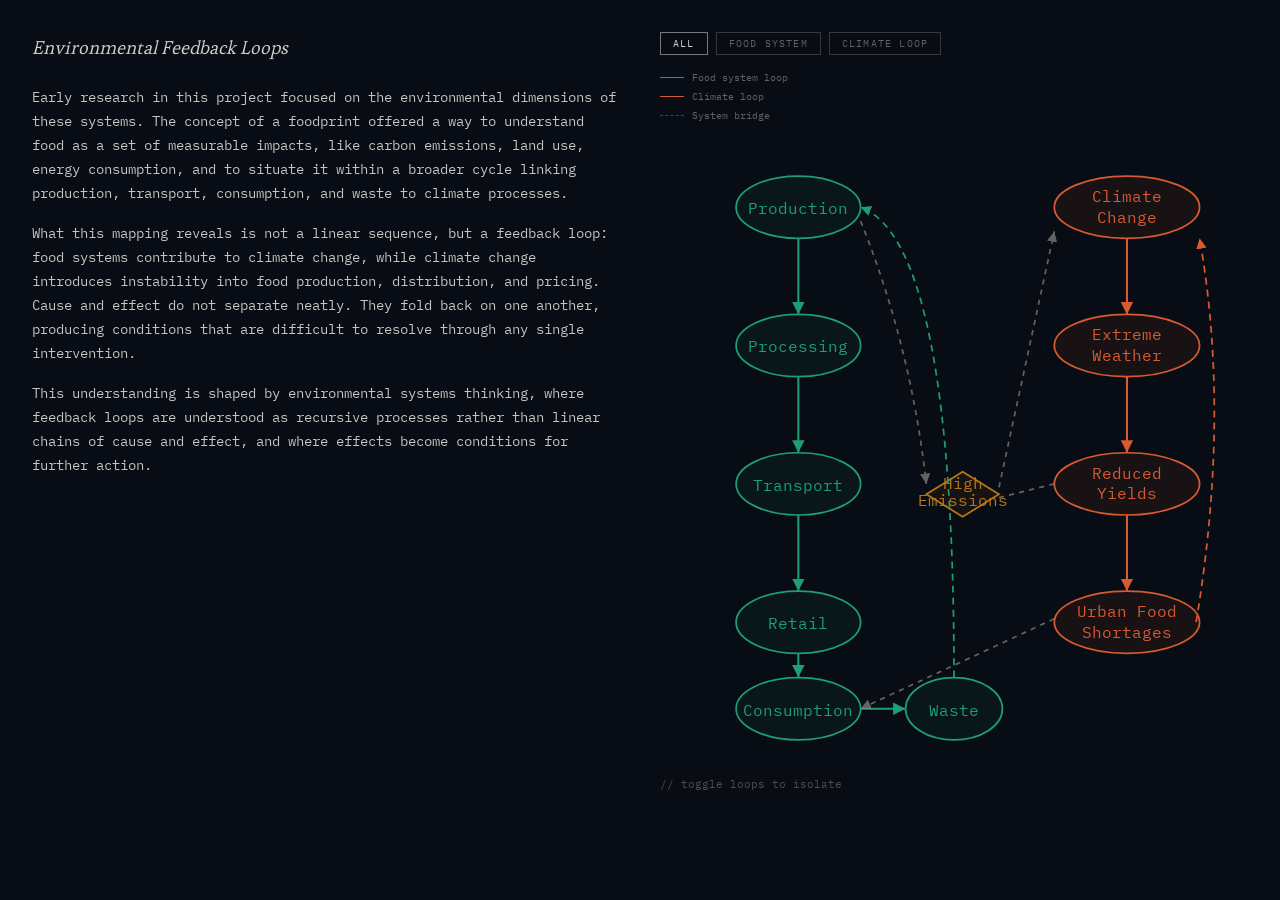
==== feedback-loop.html @ 997123e6 "Update feedback-loop.html" ====
<!DOCTYPE html>
<html lang="en">
<head>
    <meta charset="UTF-8">
    <meta name="viewport" content="width=device-width, initial-scale=1.0">
    <title>Environmental Feedback Loops</title>
    <link href="https://fonts.googleapis.com/css2?family=IBM+Plex+Mono:ital,wght@0,300;0,400&family=Esteban&display=swap" rel="stylesheet">
    <style>
        :root {
            --font-serif: 'Esteban', serif;
            --font-mono: 'IBM Plex Mono', monospace;
        }

        * { box-sizing: border-box; margin: 0; padding: 0; }

        body {
            background: #080c14;
            font-family: var(--font-mono);
            padding: 2rem;
        }

        .page {
            display: grid;
            grid-template-columns: 1fr 1fr;
            gap: 2.5rem;
            align-items: start;
        }

        .prose {
            font-size: 13.5px;
            line-height: 1.78;
            color: rgba(232,228,220,0.85);
        }

        .prose p { margin: 0 0 1rem; }
        .prose p:last-child { margin-bottom: 0; }

        .prose h2 {
            font-family: var(--font-serif);
            font-size: 1.15rem;
            font-weight: 400;
            font-style: italic;
            margin: 0 0 1.25rem;
            color: rgba(232,228,220,0.9);
        }

        .diagram-wrap { position: sticky; top: 1rem; }

        .tabs { display: flex; gap: 8px; margin-bottom: 1rem; }

        .tab {
            font-family: var(--font-mono);
            font-size: 10px;
            letter-spacing: 0.12em;
            text-transform: uppercase;
            padding: 4px 12px;
            border: 0.5px solid rgba(232,228,220,0.2);
            border-radius: 0;
            cursor: pointer;
            background: transparent;
            color: rgba(232,228,220,0.4);
            transition: border-color 0.15s, color 0.15s;
        }

        .tab.active {
            color: rgba(232,228,220,0.9);
            border-color: rgba(232,228,220,0.5);
        }

        .legend {
            display: flex;
            flex-direction: column;
            gap: 6px;
            margin-bottom: 1rem;
            font-family: var(--font-mono);
            font-size: 10px;
            color: rgba(232,228,220,0.4);
        }

        .leg-row { display: flex; align-items: center; gap: 8px; }
        .leg-line { width: 24px; height: 1px; flex-shrink: 0; }
        .leg-dash { width: 24px; height: 0; flex-shrink: 0; border-top: 1px dashed; }

        .hint {
            font-family: var(--font-mono);
            font-size: 11px;
            color: rgba(232,228,220,0.3);
            margin-top: 0.75rem;
        }
    </style>
</head>
<body>

<div class="page">

    <div class="prose">
        <h2>Environmental Feedback Loops</h2>
        <p>Early research in this project focused on the environmental dimensions of these systems. The concept of a foodprint offered a way to understand food as a set of measurable impacts, like carbon emissions, land use, energy consumption, and to situate it within a broader cycle linking production, transport, consumption, and waste to climate processes.</p>
        <p>What this mapping reveals is not a linear sequence, but a feedback loop: food systems contribute to climate change, while climate change introduces instability into food production, distribution, and pricing. Cause and effect do not separate neatly. They fold back on one another, producing conditions that are difficult to resolve through any single intervention.</p>
        <p>This understanding is shaped by environmental systems thinking, where feedback loops are understood as recursive processes rather than linear chains of cause and effect, and where effects become conditions for further action.</p>
    </div>

    <div class="diagram-wrap">
        <div class="tabs">
            <button class="tab active" onclick="setMode(this,'all')">All</button>
            <button class="tab" onclick="setMode(this,'food')">Food system</button>
            <button class="tab" onclick="setMode(this,'climate')">Climate loop</button>
        </div>
        <div class="legend">
            <div class="leg-row"><div class="leg-line" style="background:#1D9E75;"></div> Food system loop</div>
            <div class="leg-row"><div class="leg-line" style="background:#D85A30;"></div> Climate loop</div>
            <div class="leg-row"><div class="leg-dash" style="border-color:rgba(136,135,128,0.5);"></div> System bridge</div>
        </div>

        <svg id="diagram" viewBox="0 0 340 360" xmlns="http://www.w3.org/2000/svg" style="width:100%; height:auto;">
            <defs>
                <marker id="ah-teal" markerWidth="8" markerHeight="8" refX="6" refY="3" orient="auto">
                    <path d="M0,0 L6,3 L0,6 Z" fill="#1D9E75"/>
                </marker>
                <marker id="ah-coral" markerWidth="8" markerHeight="8" refX="6" refY="3" orient="auto">
                    <path d="M0,0 L6,3 L0,6 Z" fill="#D85A30"/>
                </marker>
                <marker id="ah-gray" markerWidth="8" markerHeight="8" refX="6" refY="3" orient="auto">
                    <path d="M0,0 L6,3 L0,6 Z" fill="#888780"/>
                </marker>
            </defs>

            <!-- Food system nodes -->
            <g class="food-node">
                <ellipse cx="80" cy="40" rx="36" ry="18" fill="rgba(29,158,117,0.08)" stroke="#1D9E75" stroke-width="1"/>
                <text x="80" y="44" text-anchor="middle" font-size="9" fill="#1D9E75" font-family="'IBM Plex Mono', monospace">Production</text>
            </g>
            <g class="food-node">
                <ellipse cx="80" cy="120" rx="36" ry="18" fill="rgba(29,158,117,0.08)" stroke="#1D9E75" stroke-width="1"/>
                <text x="80" y="124" text-anchor="middle" font-size="9" fill="#1D9E75" font-family="'IBM Plex Mono', monospace">Processing</text>
            </g>
            <g class="food-node">
                <ellipse cx="80" cy="200" rx="36" ry="18" fill="rgba(29,158,117,0.08)" stroke="#1D9E75" stroke-width="1"/>
                <text x="80" y="204" text-anchor="middle" font-size="9" fill="#1D9E75" font-family="'IBM Plex Mono', monospace">Transport</text>
            </g>
            <g class="food-node">
                <ellipse cx="80" cy="280" rx="36" ry="18" fill="rgba(29,158,117,0.08)" stroke="#1D9E75" stroke-width="1"/>
                <text x="80" y="284" text-anchor="middle" font-size="9" fill="#1D9E75" font-family="'IBM Plex Mono', monospace">Retail</text>
            </g>
            <g class="food-node">
                <ellipse cx="80" cy="330" rx="36" ry="18" fill="rgba(29,158,117,0.08)" stroke="#1D9E75" stroke-width="1"/>
                <text x="80" y="334" text-anchor="middle" font-size="9" fill="#1D9E75" font-family="'IBM Plex Mono', monospace">Consumption</text>
            </g>
            <g class="food-node">
                <ellipse cx="170" cy="330" rx="28" ry="18" fill="rgba(29,158,117,0.08)" stroke="#1D9E75" stroke-width="1"/>
                <text x="170" y="334" text-anchor="middle" font-size="9" fill="#1D9E75" font-family="'IBM Plex Mono', monospace">Waste</text>
            </g>

            <!-- Climate nodes -->
            <g class="climate-node">
                <ellipse cx="270" cy="40" rx="42" ry="18" fill="rgba(216,90,48,0.08)" stroke="#D85A30" stroke-width="1"/>
                <text x="270" y="37" text-anchor="middle" font-size="9" fill="#D85A30" font-family="'IBM Plex Mono', monospace">Climate</text>
                <text x="270" y="49" text-anchor="middle" font-size="9" fill="#D85A30" font-family="'IBM Plex Mono', monospace">Change</text>
            </g>
            <g class="climate-node">
                <ellipse cx="270" cy="120" rx="42" ry="18" fill="rgba(216,90,48,0.08)" stroke="#D85A30" stroke-width="1"/>
                <text x="270" y="117" text-anchor="middle" font-size="9" fill="#D85A30" font-family="'IBM Plex Mono', monospace">Extreme</text>
                <text x="270" y="129" text-anchor="middle" font-size="9" fill="#D85A30" font-family="'IBM Plex Mono', monospace">Weather</text>
            </g>
            <g class="climate-node">
                <ellipse cx="270" cy="200" rx="42" ry="18" fill="rgba(216,90,48,0.08)" stroke="#D85A30" stroke-width="1"/>
                <text x="270" y="197" text-anchor="middle" font-size="9" fill="#D85A30" font-family="'IBM Plex Mono', monospace">Reduced</text>
                <text x="270" y="209" text-anchor="middle" font-size="9" fill="#D85A30" font-family="'IBM Plex Mono', monospace">Yields</text>
            </g>
            <g class="climate-node">
                <ellipse cx="270" cy="280" rx="42" ry="18" fill="rgba(216,90,48,0.08)" stroke="#D85A30" stroke-width="1"/>
                <text x="270" y="277" text-anchor="middle" font-size="9" fill="#D85A30" font-family="'IBM Plex Mono', monospace">Urban Food</text>
                <text x="270" y="289" text-anchor="middle" font-size="9" fill="#D85A30" font-family="'IBM Plex Mono', monospace">Shortages</text>
            </g>

            <!-- Bridge node (diamond) -->
            <g class="bridge-node">
                <polygon points="175,193 196,206 175,219 154,206" fill="rgba(186,117,23,0.08)" stroke="#BA7517" stroke-width="1"/>
                <text x="175" y="203" text-anchor="middle" font-size="9" fill="#BA7517" font-family="'IBM Plex Mono', monospace">High</text>
                <text x="175" y="213" text-anchor="middle" font-size="9" fill="#BA7517" font-family="'IBM Plex Mono', monospace">Emissions</text>
            </g>

            <!-- Food loop arrows -->
            <line class="food-arrow" x1="80" y1="58" x2="80" y2="102" stroke="#1D9E75" stroke-width="1.2" marker-end="url(#ah-teal)"/>
            <line class="food-arrow" x1="80" y1="138" x2="80" y2="182" stroke="#1D9E75" stroke-width="1.2" marker-end="url(#ah-teal)"/>
            <line class="food-arrow" x1="80" y1="218" x2="80" y2="262" stroke="#1D9E75" stroke-width="1.2" marker-end="url(#ah-teal)"/>
            <line class="food-arrow" x1="80" y1="298" x2="80" y2="312" stroke="#1D9E75" stroke-width="1.2" marker-end="url(#ah-teal)"/>
            <line class="food-arrow" x1="116" y1="330" x2="142" y2="330" stroke="#1D9E75" stroke-width="1.2" marker-end="url(#ah-teal)"/>
            <path class="food-arrow" d="M170 312 Q170 60 116 40" stroke="#1D9E75" stroke-width="1" fill="none" stroke-dasharray="4 3" marker-end="url(#ah-teal)"/>

            <!-- Climate loop arrows -->
            <line class="climate-arrow" x1="270" y1="58" x2="270" y2="102" stroke="#D85A30" stroke-width="1.2" marker-end="url(#ah-coral)"/>
            <line class="climate-arrow" x1="270" y1="138" x2="270" y2="182" stroke="#D85A30" stroke-width="1.2" marker-end="url(#ah-coral)"/>
            <line class="climate-arrow" x1="270" y1="218" x2="270" y2="262" stroke="#D85A30" stroke-width="1.2" marker-end="url(#ah-coral)"/>
            <path class="climate-arrow" d="M310 280 Q330 160 312 58" stroke="#D85A30" stroke-width="1" fill="none" stroke-dasharray="4 3" marker-end="url(#ah-coral)"/>

            <!-- Bridge arrows -->
            <path class="bridge-arrow" d="M116 48 Q145 120 154 200" stroke="#888780" stroke-width="1" fill="none" stroke-dasharray="3 3" marker-end="url(#ah-gray)" opacity="0.7"/>
            <line class="bridge-arrow" x1="196" y1="202" x2="228" y2="54" stroke="#888780" stroke-width="1" stroke-dasharray="3 3" marker-end="url(#ah-gray)" opacity="0.7"/>
            <line class="bridge-arrow" x1="228" y1="200" x2="196" y2="208" stroke="#888780" stroke-width="1" stroke-dasharray="3 3" opacity="0.7"/>
            <line class="bridge-arrow" x1="228" y1="278" x2="116" y2="330" stroke="#888780" stroke-width="1" stroke-dasharray="3 3" marker-end="url(#ah-gray)" opacity="0.7"/>
        </svg>

        <p class="hint">// toggle loops to isolate</p>
    </div>

</div>

<script>
function setMode(btn, mode) {
    document.querySelectorAll('.tab').forEach(t => t.classList.remove('active'));
    btn.classList.add('active');

    const svg = document.getElementById('diagram');
    const foodNodes    = svg.querySelectorAll('.food-node');
    const climateNodes = svg.querySelectorAll('.climate-node');
    const bridgeNodes  = svg.querySelectorAll('.bridge-node');
    const foodArrows   = svg.querySelectorAll('.food-arrow');
    const climateArrows = svg.querySelectorAll('.climate-arrow');
    const bridgeArrows  = svg.querySelectorAll('.bridge-arrow');

    const show = el => el.style.opacity = '';
    const dim  = el => el.style.opacity = '0.08';

    foodNodes.forEach(show);
    climateNodes.forEach(show);
    bridgeNodes.forEach(show);
    foodArrows.forEach(show);
    climateArrows.forEach(show);
    bridgeArrows.forEach(show);

    if (mode === 'food') {
        climateNodes.forEach(dim);
        bridgeNodes.forEach(dim);
        climateArrows.forEach(dim);
        bridgeArrows.forEach(dim);
    } else if (mode === 'climate') {
        foodNodes.forEach(dim);
        bridgeNodes.forEach(dim);
        foodArrows.forEach(dim);
        bridgeArrows.forEach(dim);
    }
}
</script>

</body>
</html>
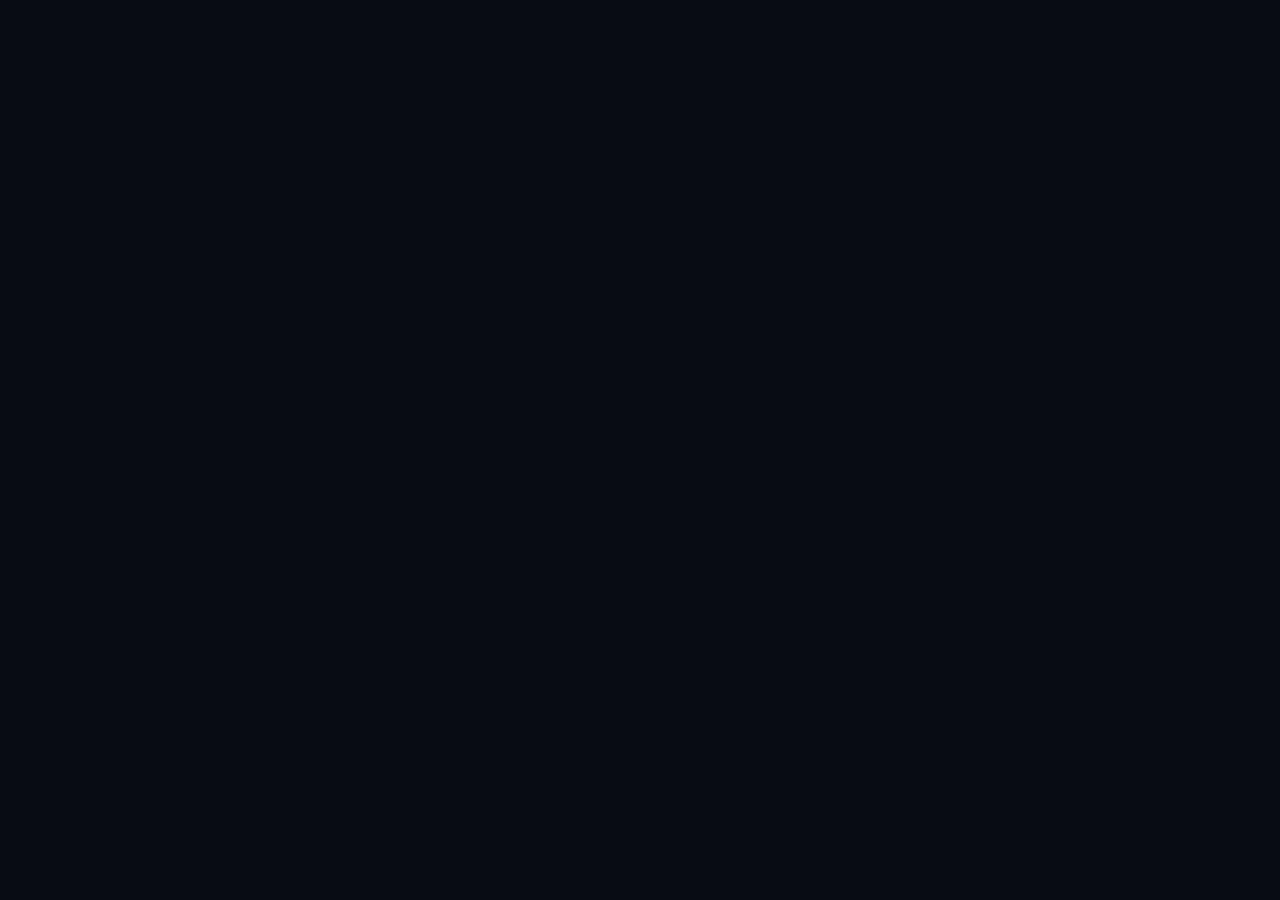
==== commit 0e73a4b0: "update" ====
--- a/feedback-loop.html
+++ b/feedback-loop.html
@@ -1,247 +1,220 @@
 <!DOCTYPE html>
 <html lang="en">
 <head>
-    <meta charset="UTF-8">
-    <meta name="viewport" content="width=device-width, initial-scale=1.0">
-    <title>Environmental Feedback Loops</title>
-    <link href="https://fonts.googleapis.com/css2?family=IBM+Plex+Mono:ital,wght@0,300;0,400&family=Esteban&display=swap" rel="stylesheet">
-    <style>
-        :root {
-            --font-serif: 'Esteban', serif;
-            --font-mono: 'IBM Plex Mono', monospace;
-        }
-
-        * { box-sizing: border-box; margin: 0; padding: 0; }
-
-        body {
-            background: #080c14;
-            font-family: var(--font-mono);
-            padding: 2rem;
-        }
-
-        .page {
-            display: grid;
-            grid-template-columns: 1fr 1fr;
-            gap: 2.5rem;
-            align-items: start;
-        }
-
-        .prose {
-            font-size: 13.5px;
-            line-height: 1.78;
-            color: rgba(232,228,220,0.85);
-        }
-
-        .prose p { margin: 0 0 1rem; }
-        .prose p:last-child { margin-bottom: 0; }
-
-        .prose h2 {
-            font-family: var(--font-serif);
-            font-size: 1.15rem;
-            font-weight: 400;
-            font-style: italic;
-            margin: 0 0 1.25rem;
-            color: rgba(232,228,220,0.9);
-        }
-
-        .diagram-wrap { position: sticky; top: 1rem; }
-
-        .tabs { display: flex; gap: 8px; margin-bottom: 1rem; }
-
-        .tab {
-            font-family: var(--font-mono);
-            font-size: 10px;
-            letter-spacing: 0.12em;
-            text-transform: uppercase;
-            padding: 4px 12px;
-            border: 0.5px solid rgba(232,228,220,0.2);
-            border-radius: 0;
-            cursor: pointer;
-            background: transparent;
-            color: rgba(232,228,220,0.4);
-            transition: border-color 0.15s, color 0.15s;
-        }
-
-        .tab.active {
-            color: rgba(232,228,220,0.9);
-            border-color: rgba(232,228,220,0.5);
-        }
-
-        .legend {
-            display: flex;
-            flex-direction: column;
-            gap: 6px;
-            margin-bottom: 1rem;
-            font-family: var(--font-mono);
-            font-size: 10px;
-            color: rgba(232,228,220,0.4);
-        }
-
-        .leg-row { display: flex; align-items: center; gap: 8px; }
-        .leg-line { width: 24px; height: 1px; flex-shrink: 0; }
-        .leg-dash { width: 24px; height: 0; flex-shrink: 0; border-top: 1px dashed; }
-
-        .hint {
-            font-family: var(--font-mono);
-            font-size: 11px;
-            color: rgba(232,228,220,0.3);
-            margin-top: 0.75rem;
-        }
-    </style>
+  <meta charset="UTF-8">
+  <meta name="viewport" content="width=device-width, initial-scale=1.0">
+  <link href="https://fonts.googleapis.com/css2?family=IBM+Plex+Mono:wght@300;400&display=swap" rel="stylesheet">
+  <style>
+    html, body {
+      margin: 0;
+      padding: 0;
+      width: 100%;
+      height: 100%;
+      background: #080c14;
+      overflow: hidden;
+      display: flex;
+      flex-direction: column;
+    }
+    #chart {
+      flex: 1;
+      min-height: 0;
+    }
+    #chart svg {
+      display: block;
+    }
+    #tooltip {
+      position: fixed;
+      pointer-events: none;
+      font-family: 'IBM Plex Mono', monospace;
+      font-size: 11px;
+      color: rgba(232,228,220,0.9);
+      background: #0d1420;
+      border: 1px solid rgba(232,228,220,0.15);
+      padding: 0.6rem 0.9rem;
+      line-height: 1.7;
+      display: none;
+      z-index: 10;
+      max-width: 220px;
+    }
+  </style>
 </head>
 <body>
-
-<div class="page">
-
-    <div class="prose">
-        <h2>Environmental Feedback Loops</h2>
-        <p>Early research in this project focused on the environmental dimensions of these systems. The concept of a foodprint offered a way to understand food as a set of measurable impacts, like carbon emissions, land use, energy consumption, and to situate it within a broader cycle linking production, transport, consumption, and waste to climate processes.</p>
-        <p>What this mapping reveals is not a linear sequence, but a feedback loop: food systems contribute to climate change, while climate change introduces instability into food production, distribution, and pricing. Cause and effect do not separate neatly. They fold back on one another, producing conditions that are difficult to resolve through any single intervention.</p>
-        <p>This understanding is shaped by environmental systems thinking, where feedback loops are understood as recursive processes rather than linear chains of cause and effect, and where effects become conditions for further action.</p>
-    </div>
-
-    <div class="diagram-wrap">
-        <div class="tabs">
-            <button class="tab active" onclick="setMode(this,'all')">All</button>
-            <button class="tab" onclick="setMode(this,'food')">Food system</button>
-            <button class="tab" onclick="setMode(this,'climate')">Climate loop</button>
-        </div>
-        <div class="legend">
-            <div class="leg-row"><div class="leg-line" style="background:#1D9E75;"></div> Food system loop</div>
-            <div class="leg-row"><div class="leg-line" style="background:#D85A30;"></div> Climate loop</div>
-            <div class="leg-row"><div class="leg-dash" style="border-color:rgba(136,135,128,0.5);"></div> System bridge</div>
-        </div>
-
-        <svg id="diagram" viewBox="0 0 340 360" xmlns="http://www.w3.org/2000/svg" style="width:100%; height:auto;">
-            <defs>
-                <marker id="ah-teal" markerWidth="8" markerHeight="8" refX="6" refY="3" orient="auto">
-                    <path d="M0,0 L6,3 L0,6 Z" fill="#1D9E75"/>
-                </marker>
-                <marker id="ah-coral" markerWidth="8" markerHeight="8" refX="6" refY="3" orient="auto">
-                    <path d="M0,0 L6,3 L0,6 Z" fill="#D85A30"/>
-                </marker>
-                <marker id="ah-gray" markerWidth="8" markerHeight="8" refX="6" refY="3" orient="auto">
-                    <path d="M0,0 L6,3 L0,6 Z" fill="#888780"/>
-                </marker>
-            </defs>
-
-            <!-- Food system nodes -->
-            <g class="food-node">
-                <ellipse cx="80" cy="40" rx="36" ry="18" fill="rgba(29,158,117,0.08)" stroke="#1D9E75" stroke-width="1"/>
-                <text x="80" y="44" text-anchor="middle" font-size="9" fill="#1D9E75" font-family="'IBM Plex Mono', monospace">Production</text>
-            </g>
-            <g class="food-node">
-                <ellipse cx="80" cy="120" rx="36" ry="18" fill="rgba(29,158,117,0.08)" stroke="#1D9E75" stroke-width="1"/>
-                <text x="80" y="124" text-anchor="middle" font-size="9" fill="#1D9E75" font-family="'IBM Plex Mono', monospace">Processing</text>
-            </g>
-            <g class="food-node">
-                <ellipse cx="80" cy="200" rx="36" ry="18" fill="rgba(29,158,117,0.08)" stroke="#1D9E75" stroke-width="1"/>
-                <text x="80" y="204" text-anchor="middle" font-size="9" fill="#1D9E75" font-family="'IBM Plex Mono', monospace">Transport</text>
-            </g>
-            <g class="food-node">
-                <ellipse cx="80" cy="280" rx="36" ry="18" fill="rgba(29,158,117,0.08)" stroke="#1D9E75" stroke-width="1"/>
-                <text x="80" y="284" text-anchor="middle" font-size="9" fill="#1D9E75" font-family="'IBM Plex Mono', monospace">Retail</text>
-            </g>
-            <g class="food-node">
-                <ellipse cx="80" cy="330" rx="36" ry="18" fill="rgba(29,158,117,0.08)" stroke="#1D9E75" stroke-width="1"/>
-                <text x="80" y="334" text-anchor="middle" font-size="9" fill="#1D9E75" font-family="'IBM Plex Mono', monospace">Consumption</text>
-            </g>
-            <g class="food-node">
-                <ellipse cx="170" cy="330" rx="28" ry="18" fill="rgba(29,158,117,0.08)" stroke="#1D9E75" stroke-width="1"/>
-                <text x="170" y="334" text-anchor="middle" font-size="9" fill="#1D9E75" font-family="'IBM Plex Mono', monospace">Waste</text>
-            </g>
-
-            <!-- Climate nodes -->
-            <g class="climate-node">
-                <ellipse cx="270" cy="40" rx="42" ry="18" fill="rgba(216,90,48,0.08)" stroke="#D85A30" stroke-width="1"/>
-                <text x="270" y="37" text-anchor="middle" font-size="9" fill="#D85A30" font-family="'IBM Plex Mono', monospace">Climate</text>
-                <text x="270" y="49" text-anchor="middle" font-size="9" fill="#D85A30" font-family="'IBM Plex Mono', monospace">Change</text>
-            </g>
-            <g class="climate-node">
-                <ellipse cx="270" cy="120" rx="42" ry="18" fill="rgba(216,90,48,0.08)" stroke="#D85A30" stroke-width="1"/>
-                <text x="270" y="117" text-anchor="middle" font-size="9" fill="#D85A30" font-family="'IBM Plex Mono', monospace">Extreme</text>
-                <text x="270" y="129" text-anchor="middle" font-size="9" fill="#D85A30" font-family="'IBM Plex Mono', monospace">Weather</text>
-            </g>
-            <g class="climate-node">
-                <ellipse cx="270" cy="200" rx="42" ry="18" fill="rgba(216,90,48,0.08)" stroke="#D85A30" stroke-width="1"/>
-                <text x="270" y="197" text-anchor="middle" font-size="9" fill="#D85A30" font-family="'IBM Plex Mono', monospace">Reduced</text>
-                <text x="270" y="209" text-anchor="middle" font-size="9" fill="#D85A30" font-family="'IBM Plex Mono', monospace">Yields</text>
-            </g>
-            <g class="climate-node">
-                <ellipse cx="270" cy="280" rx="42" ry="18" fill="rgba(216,90,48,0.08)" stroke="#D85A30" stroke-width="1"/>
-                <text x="270" y="277" text-anchor="middle" font-size="9" fill="#D85A30" font-family="'IBM Plex Mono', monospace">Urban Food</text>
-                <text x="270" y="289" text-anchor="middle" font-size="9" fill="#D85A30" font-family="'IBM Plex Mono', monospace">Shortages</text>
-            </g>
-
-            <!-- Bridge node (diamond) -->
-            <g class="bridge-node">
-                <polygon points="175,193 196,206 175,219 154,206" fill="rgba(186,117,23,0.08)" stroke="#BA7517" stroke-width="1"/>
-                <text x="175" y="203" text-anchor="middle" font-size="9" fill="#BA7517" font-family="'IBM Plex Mono', monospace">High</text>
-                <text x="175" y="213" text-anchor="middle" font-size="9" fill="#BA7517" font-family="'IBM Plex Mono', monospace">Emissions</text>
-            </g>
-
-            <!-- Food loop arrows -->
-            <line class="food-arrow" x1="80" y1="58" x2="80" y2="102" stroke="#1D9E75" stroke-width="1.2" marker-end="url(#ah-teal)"/>
-            <line class="food-arrow" x1="80" y1="138" x2="80" y2="182" stroke="#1D9E75" stroke-width="1.2" marker-end="url(#ah-teal)"/>
-            <line class="food-arrow" x1="80" y1="218" x2="80" y2="262" stroke="#1D9E75" stroke-width="1.2" marker-end="url(#ah-teal)"/>
-            <line class="food-arrow" x1="80" y1="298" x2="80" y2="312" stroke="#1D9E75" stroke-width="1.2" marker-end="url(#ah-teal)"/>
-            <line class="food-arrow" x1="116" y1="330" x2="142" y2="330" stroke="#1D9E75" stroke-width="1.2" marker-end="url(#ah-teal)"/>
-            <path class="food-arrow" d="M170 312 Q170 60 116 40" stroke="#1D9E75" stroke-width="1" fill="none" stroke-dasharray="4 3" marker-end="url(#ah-teal)"/>
-
-            <!-- Climate loop arrows -->
-            <line class="climate-arrow" x1="270" y1="58" x2="270" y2="102" stroke="#D85A30" stroke-width="1.2" marker-end="url(#ah-coral)"/>
-            <line class="climate-arrow" x1="270" y1="138" x2="270" y2="182" stroke="#D85A30" stroke-width="1.2" marker-end="url(#ah-coral)"/>
-            <line class="climate-arrow" x1="270" y1="218" x2="270" y2="262" stroke="#D85A30" stroke-width="1.2" marker-end="url(#ah-coral)"/>
-            <path class="climate-arrow" d="M310 280 Q330 160 312 58" stroke="#D85A30" stroke-width="1" fill="none" stroke-dasharray="4 3" marker-end="url(#ah-coral)"/>
-
-            <!-- Bridge arrows -->
-            <path class="bridge-arrow" d="M116 48 Q145 120 154 200" stroke="#888780" stroke-width="1" fill="none" stroke-dasharray="3 3" marker-end="url(#ah-gray)" opacity="0.7"/>
-            <line class="bridge-arrow" x1="196" y1="202" x2="228" y2="54" stroke="#888780" stroke-width="1" stroke-dasharray="3 3" marker-end="url(#ah-gray)" opacity="0.7"/>
-            <line class="bridge-arrow" x1="228" y1="200" x2="196" y2="208" stroke="#888780" stroke-width="1" stroke-dasharray="3 3" opacity="0.7"/>
-            <line class="bridge-arrow" x1="228" y1="278" x2="116" y2="330" stroke="#888780" stroke-width="1" stroke-dasharray="3 3" marker-end="url(#ah-gray)" opacity="0.7"/>
-        </svg>
-
-        <p class="hint">// toggle loops to isolate</p>
-    </div>
-
-</div>
-
-<script>
-function setMode(btn, mode) {
-    document.querySelectorAll('.tab').forEach(t => t.classList.remove('active'));
-    btn.classList.add('active');
-
-    const svg = document.getElementById('diagram');
-    const foodNodes    = svg.querySelectorAll('.food-node');
-    const climateNodes = svg.querySelectorAll('.climate-node');
-    const bridgeNodes  = svg.querySelectorAll('.bridge-node');
-    const foodArrows   = svg.querySelectorAll('.food-arrow');
-    const climateArrows = svg.querySelectorAll('.climate-arrow');
-    const bridgeArrows  = svg.querySelectorAll('.bridge-arrow');
-
-    const show = el => el.style.opacity = '';
-    const dim  = el => el.style.opacity = '0.08';
-
-    foodNodes.forEach(show);
-    climateNodes.forEach(show);
-    bridgeNodes.forEach(show);
-    foodArrows.forEach(show);
-    climateArrows.forEach(show);
-    bridgeArrows.forEach(show);
-
-    if (mode === 'food') {
-        climateNodes.forEach(dim);
-        bridgeNodes.forEach(dim);
-        climateArrows.forEach(dim);
-        bridgeArrows.forEach(dim);
-    } else if (mode === 'climate') {
-        foodNodes.forEach(dim);
-        bridgeNodes.forEach(dim);
-        foodArrows.forEach(dim);
-        bridgeArrows.forEach(dim);
-    }
-}
-</script>
-
+  <div id="chart"></div>
+  <div id="tooltip"></div>
+
+  <script src="https://cdn.jsdelivr.net/npm/d3@7"></script>
+  <script>
+    const nodes = [
+      "Production", "Processing", "Transport", "Retail",
+      "Consumption", "Waste", "Emissions", "Climate Change",
+      "Extreme Weather", "Reduced Yield", "Price Instability",
+      "Food Access", "Food Shortage", "System Expansion"
+    ];
+
+    const matrix = [
+      [0,8,0,0,0,0,6,0,0,0,0,0,0,0],
+      [0,0,8,0,0,0,5,0,0,0,0,0,0,0],
+      [0,0,0,8,0,0,7,0,0,0,0,4,0,0],
+      [0,0,0,0,8,0,0,0,0,0,0,0,0,0],
+      [0,0,0,0,0,8,0,0,0,0,0,0,0,0],
+      [6,0,0,0,0,0,5,0,0,0,0,0,0,0],
+      [0,0,0,0,0,0,0,10,0,0,0,0,0,0],
+      [0,0,4,0,0,0,0,0,10,0,0,4,0,0],
+      [0,0,0,0,0,0,0,0,0,10,0,0,0,0],
+      [5,0,0,0,0,0,0,0,0,0,7,0,0,0],
+      [0,0,0,0,0,0,0,0,0,0,0,8,0,0],
+      [0,0,0,0,0,0,0,0,0,0,0,0,8,0],
+      [0,0,0,0,5,0,0,0,0,0,0,0,0,6],
+      [6,0,5,0,0,0,7,0,0,0,0,0,0,0]
+    ];
+
+    const colorGroups = {
+      food:      { indices: [0,1,2,3,4,5], arc: "#1D9E75", chord: "rgba(29,158,117,0.12)",  hover: "rgba(29,158,117,0.5)"  },
+      emissions: { indices: [6],           arc: "#BA7517", chord: "rgba(186,117,23,0.12)",  hover: "rgba(186,117,23,0.5)"  },
+      climate:   { indices: [7,8,9,10],    arc: "#D85A30", chord: "rgba(216,90,48,0.12)",   hover: "rgba(216,90,48,0.5)"   },
+      impact:    { indices: [11,12,13],    arc: "#8B6BAE", chord: "rgba(139,107,174,0.12)", hover: "rgba(139,107,174,0.5)" }
+    };
+
+    const nodeGroup = {};
+    for (const [group, cfg] of Object.entries(colorGroups)) {
+      cfg.indices.forEach(i => nodeGroup[i] = group);
+    }
+
+    const arcColor   = i    => colorGroups[nodeGroup[i]]?.arc   || "#888";
+    const chordFill  = (s)  => colorGroups[nodeGroup[s]]?.chord || "rgba(200,200,200,0.12)";
+    const chordHover = (s)  => colorGroups[nodeGroup[s]]?.hover || "rgba(200,200,200,0.5)";
+
+    const tooltip   = document.getElementById("tooltip");
+    const container = document.getElementById("chart");
+
+    function drawDiagram() {
+      const w    = container.clientWidth  || 400;
+      const h    = container.clientHeight || 400;
+      const size = Math.min(w, h);
+
+      const outerRadius = size * 0.42;
+      const innerRadius = outerRadius - 18;
+      const fontSize    = Math.max(8, outerRadius * 0.07);
+      const labelRadius = outerRadius + 10;
+
+      const svg = d3.select("#chart")
+        .append("svg")
+        .attr("width",  "100%")
+        .attr("height", "100%")
+        .attr("viewBox", `0 0 ${size} ${size}`)
+        .attr("preserveAspectRatio", "xMidYMid meet");
+
+      const g = svg.append("g")
+        .attr("transform", `translate(${size / 2},${size / 2})`);
+
+      const chordLayout = d3.chord().padAngle(0.02).sortSubgroups(d3.descending);
+      const chords      = chordLayout(matrix);
+      const arcGen      = d3.arc().innerRadius(innerRadius).outerRadius(outerRadius);
+      const ribbonGen   = d3.ribbon().radius(innerRadius);
+
+      // Arcs
+      const group = g.append("g")
+        .selectAll("g")
+        .data(chords.groups)
+        .join("g");
+
+      const arcPaths = group.append("path")
+        .attr("d", arcGen)
+        .attr("fill", d => arcColor(d.index))
+        .attr("stroke", "none")
+        .style("cursor", "pointer");
+
+      // Labels
+      group.append("text")
+        .each(d => { d.angle = (d.startAngle + d.endAngle) / 2; })
+        .attr("dy", "0.35em")
+        .attr("transform", d => `
+          rotate(${d.angle * 180 / Math.PI - 90})
+          translate(${labelRadius},0)
+          ${d.angle > Math.PI ? "rotate(180)" : ""}
+        `)
+        .attr("text-anchor", d => d.angle > Math.PI ? "end" : "start")
+        .attr("fill", "rgba(232,228,220,0.7)")
+        .attr("font-family", "IBM Plex Mono, monospace")
+        .attr("font-size", `${fontSize}px`)
+        .text(d => nodes[d.index]);
+
+      // Chords
+      const chordPaths = g.append("g")
+        .selectAll("path")
+        .data(chords)
+        .join("path")
+        .attr("d", ribbonGen)
+        .attr("fill", d => chordFill(d.source.index))
+        .attr("stroke", "none")
+        .style("cursor", "pointer");
+
+      function resetChords() {
+        chordPaths
+          .attr("fill", d => chordFill(d.source.index))
+          .style("opacity", 1);
+      }
+
+      function showTooltip(event, html) {
+        tooltip.innerHTML     = html;
+        tooltip.style.display = "block";
+        tooltip.style.left    = (event.clientX + 14) + "px";
+        tooltip.style.top     = (event.clientY  - 10) + "px";
+      }
+      function moveTooltip(event) {
+        tooltip.style.left = (event.clientX + 14) + "px";
+        tooltip.style.top  = (event.clientY  - 10) + "px";
+      }
+      function hideTooltip() { tooltip.style.display = "none"; }
+
+      // Arc hover
+      arcPaths
+        .on("mouseover", function(event, d) {
+          const i = d.index;
+          chordPaths
+            .attr("fill", ch => {
+              const hit = ch.source.index === i || ch.target.index === i;
+              return hit ? chordHover(ch.source.index) : chordFill(ch.source.index);
+            })
+            .style("opacity", ch =>
+              ch.source.index === i || ch.target.index === i ? 1 : 0.02
+            );
+          const conns = matrix[i]
+            .map((v, j) => v > 0 ? `→ ${nodes[j]}: ${v}` : null)
+            .filter(Boolean);
+          showTooltip(event,
+            `<strong>${nodes[i]}</strong><br>${conns.join("<br>") || "no outgoing"}`
+          );
+        })
+        .on("mousemove", moveTooltip)
+        .on("mouseout",  () => { resetChords(); hideTooltip(); });
+
+      // Chord hover
+      chordPaths
+        .on("mouseover", function(event, d) {
+          chordPaths
+            .attr("fill", ch =>
+              ch === d ? chordHover(d.source.index) : chordFill(ch.source.index)
+            )
+            .style("opacity", ch => ch === d ? 1 : 0.02);
+          showTooltip(event,
+            `<strong>${nodes[d.source.index]}</strong> → <strong>${nodes[d.target.index]}</strong><br>flow: ${d.source.value}`
+          );
+        })
+        .on("mousemove", moveTooltip)
+        .on("mouseout",  () => { resetChords(); hideTooltip(); });
+    }
+
+    drawDiagram();
+
+    let resizeTimer;
+    new ResizeObserver(() => {
+      clearTimeout(resizeTimer);
+      resizeTimer = setTimeout(() => {
+        d3.select("#chart svg").remove();
+        drawDiagram();
+      }, 80);
+    }).observe(document.body);
+  </script>
 </body>
 </html>
